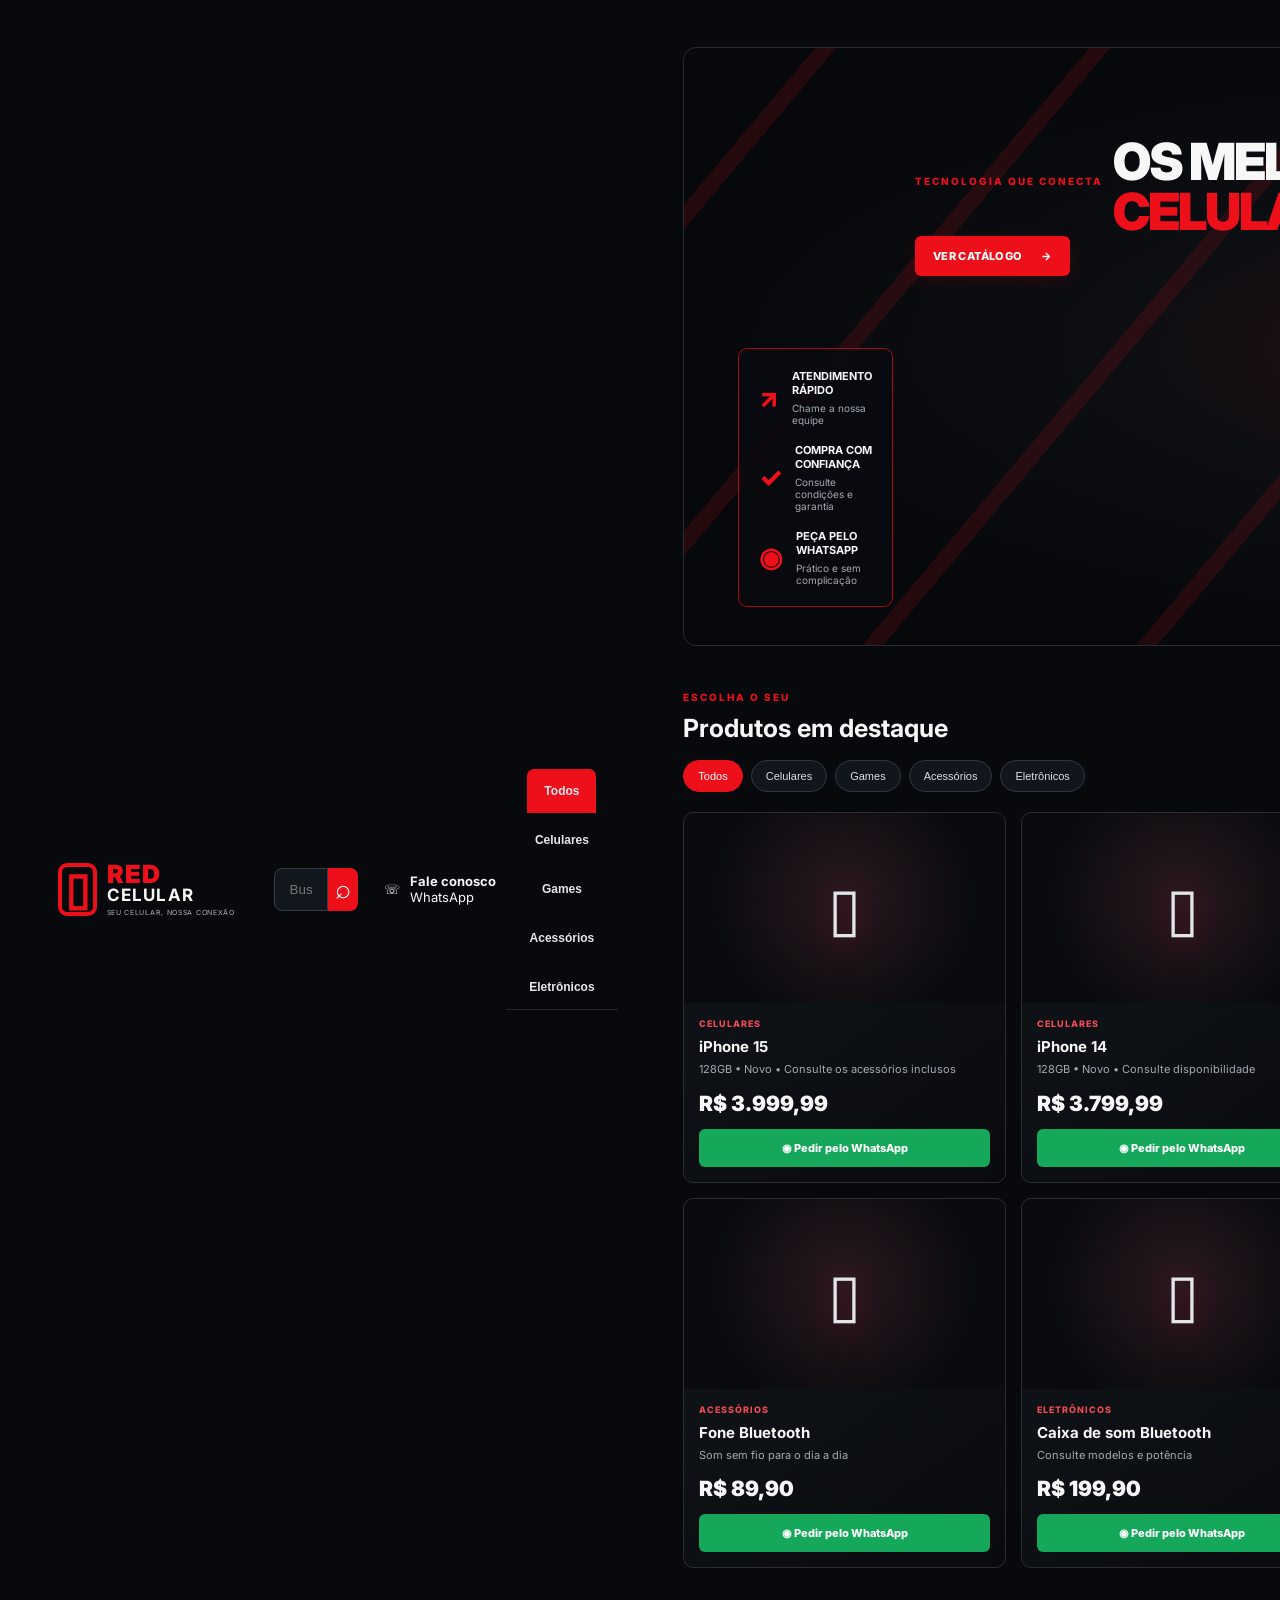
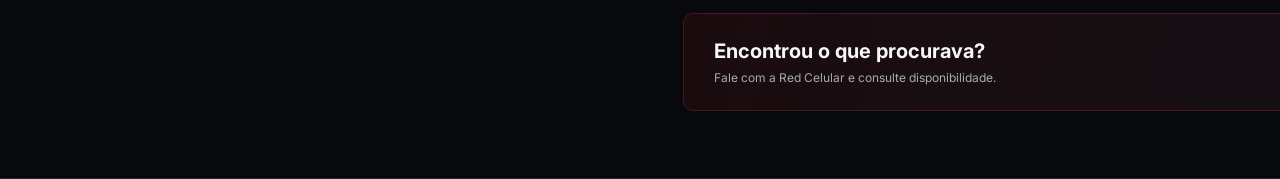
==== index.html @ bc7d0275 "Fix HTML structure in index.html" ====
<!doctype html>
<html lang="pt-BR">
<head>
<meta charset="utf-8">
<meta name="viewport" content="width=device-width, initial-scale=1">
<meta name="theme-color" content="#e50914">
<title>Red Celular | Catálogo</title>
<link rel="stylesheet" href="styles.css">
</head>
<body>
<header class="topbar">
  <a class="brand" href="#"><span class="brand-icon">▯</span><span><b>RED</b><strong>CELULAR</strong><small>SEU CELULAR, NOSSA CONEXÃO</small></span></a>
  <div class="search"><input id="search" placeholder="Buscar produto..." aria-label="Buscar produto"><button id="searchBtn" aria-label="Buscar">⌕</button></div>
  <a class="whats-head" id="headerWhats" href="#" target="_blank" rel="noopener">
<span class="whatsapp-icon">☏</span>
<span>
  <b>Fale conosco</b><br>
  WhatsApp
</span>
<nav class="nav" id="categories"></nav>
<main>
  <section class="hero">
    <div class="hero-copy">
      <p class="eyebrow">TECNOLOGIA QUE CONECTA</p>
      <h1>OS MELHORES<br><em>CELULARES</em></h1>
      <h2>COM OS MELHORES PREÇOS.</h2>
      <p>Confira nossos produtos e peça diretamente pelo WhatsApp.</p>
      <a href="#produtos" class="btn">VER CATÁLOGO <span>→</span></a>
    </div>
    <div class="hero-art" aria-hidden="true"><div class="phone phone-one"></div><div class="phone phone-two"></div><div class="red-orbit"></div></div>
    <aside class="hero-perks">
      <div><span>↗</span><p><b>ATENDIMENTO RÁPIDO</b><small>Chame a nossa equipe</small></p></div>
      <div><span>✓</span><p><b>COMPRA COM CONFIANÇA</b><small>Consulte condições e garantia</small></p></div>
      <div><span>◉</span><p><b>PEÇA PELO WHATSAPP</b><small>Prático e sem complicação</small></p></div>
    </aside>
  </section>
  <section class="section-head" id="produtos"><div><p class="eyebrow">ESCOLHA O SEU</p><h2>Produtos em destaque</h2></div><span id="productCount"></span></section>
  <div class="chips" id="chips"></div>
  <section class="product-grid" id="productGrid"></section>
  <section class="empty hidden" id="empty"><h3>Nenhum produto encontrado</h3><p>Tente buscar por outro nome ou categoria.</p></section>
  <section class="cta-strip"><div><h2>Encontrou o que procurava?</h2><p>Fale com a Red Celular e consulte disponibilidade.</p></div><a class="btn" id="bottomWhats" href="#" target="_blank" rel="noopener">CHAMAR NO WHATSAPP ↗</a></section>
</main>
<footer><a class="brand" href="#"><span class="brand-icon">▯</span><span><b>RED</b><strong>CELULAR</strong><small>SEU CELULAR, NOSSA CONEXÃO</small></span></a><div><b>Red Celular</b><p>Catálogo online • Atendimento pelo WhatsApp</p></div><div class="footer-right"><span>Mais que uma loja,</span><b>somos sua conexão com o mundo.</b></div></footer>
<script src="config.js"></script><script src="app.js"></script>
</body>
</html>
---- styles.css ----
@import url('https://fonts.googleapis.com/css2?family=Inter:wght@400;500;600;700;800;900&display=swap');
:root{--red:#ed101b;--red2:#b80711;--bg:#07090c;--panel:#10151b;--line:#282e36;--muted:#a4abb4;--white:#f7f7f8}
*{box-sizing:border-box}html{scroll-behavior:smooth}body{margin:0;background:var(--bg);color:var(--white);font-family:Inter,Arial,sans-serif}a{color:inherit;text-decoration:none}.topbar{max-width:1440px;margin:auto;display:flex;align-items:center;gap:26px;padding:22px 4.5%;border-bottom:1px solid #222831}.brand{display:flex;align-items:center;gap:10px;min-width:190px}.brand-icon{font-size:45px;line-height:.8;color:var(--red);font-weight:900;border:4px solid var(--red);border-radius:9px;width:39px;height:53px;display:flex;align-items:center;justify-content:center}.brand b,.brand strong,.brand small{display:block;line-height:1}.brand b{font-size:25px;color:var(--red);font-weight:900;letter-spacing:1px}.brand strong{font-size:17px;letter-spacing:1.2px}.brand small{font-size:7px;color:#aab0b8;letter-spacing:.7px;margin-top:5px}.search{display:flex;flex:1;max-width:600px;height:43px}.search input{background:#12171d;border:1px solid #353d47;color:white;padding:0 15px;border-radius:8px 0 0 8px;width:100%;outline:none}.search button{width:52px;border:0;background:var(--red);color:white;font-size:27px;border-radius:0 8px 8px 0;cursor:pointer}.whats-head{display:flex;align-items:center;gap:10px;font-size:13px;white-space:nowrap}.whats-head:first-letter{color:#22d36b;font-size:22px}.whats-head small{color:var(--muted)}.admin-link{border:1px solid #373e47;padding:10px 13px;border-radius:7px;font-size:12px;white-space:nowrap}.nav{display:flex;justify-content:center;gap:5px;flex-wrap:wrap;padding:0 3% 0;border-bottom:1px solid #222831}.nav button{border:0;background:transparent;color:#e5e7eb;padding:15px 17px;cursor:pointer;font-weight:600;font-size:12px}.nav button.active,.nav button:hover{background:var(--red);border-radius:7px 7px 0 0}.hero{max-width:1350px;margin:25px auto 45px;min-height:310px;padding:38px 4%;display:grid;grid-template-columns:1.2fr .7fr .8fr;gap:22px;align-items:center;background:radial-gradient(ellipse at 70% 50%,#331015 0,#0c0e12 38%,#06080b 75%);border:1px solid #272d35;border-radius:13px;overflow:hidden;position:relative}.hero:before{content:"";position:absolute;inset:0;background:repeating-linear-gradient(130deg,transparent 0 100px,rgba(237,16,27,.13) 101px 116px,transparent 117px 210px);pointer-events:none}.hero-copy,.hero-art,.hero-perks{position:relative;z-index:1}.eyebrow{color:var(--red);font-size:10px;font-weight:800;letter-spacing:2px;margin:0 0 10px}.hero h1{font-size:clamp(32px,4vw,56px);line-height:.98;margin:0;font-weight:900;letter-spacing:-2px}.hero h1 em{font-style:normal;color:var(--red)}.hero h2{font-size:16px;margin:12px 0}.hero-copy>p:not(.eyebrow){color:#b8bec6;font-size:13px;line-height:1.6;max-width:400px}.btn{display:inline-flex;align-items:center;gap:18px;background:var(--red);color:white;padding:13px 18px;border-radius:6px;font-size:11px;font-weight:800;letter-spacing:.4px;border:0;cursor:pointer;box-shadow:0 5px 20px #ed101b22}.btn:hover{background:#ff2631}.hero-art{height:240px;display:flex;align-items:center;justify-content:center;perspective:800px}.phone{height:210px;width:112px;border:5px solid #525761;border-radius:22px;background:linear-gradient(145deg,#171c25,#07090c);box-shadow:0 20px 35px #000;position:absolute}.phone:before{content:"";position:absolute;inset:20px 7px 7px;border-radius:13px;background:radial-gradient(circle at 65% 28%,#b5a2ff 0,#50266f 22%,#10152a 48%,#08090c 70%)}.phone:after{content:"";position:absolute;top:7px;left:38px;width:28px;height:7px;border-radius:8px;background:#020304}.phone-one{transform:rotate(-13deg) translateX(-32px)}.phone-two{transform:rotate(10deg) translateX(32px);background:linear-gradient(145deg,#c6cbd2,#171a20)}.red-orbit{position:absolute;width:230px;height:230px;border:1px solid #ed101b66;border-radius:50%;transform:rotateX(65deg)}.hero-perks{display:grid;gap:17px;border:1px solid #a60b15;background:#090b0fdd;padding:20px;border-radius:9px}.hero-perks>div{display:flex;gap:13px;align-items:center}.hero-perks>div>span{color:var(--red);font-size:27px;font-weight:800}.hero-perks p{margin:0;display:grid;gap:5px}.hero-perks b{font-size:11px}.hero-perks small{font-size:10px;color:var(--muted)}main{padding:0 4.5%;max-width:1440px;margin:auto}.section-head{display:flex;align-items:end;justify-content:space-between;margin-bottom:17px}.section-head h2{font-size:25px;margin:0}.section-head span{font-size:12px;color:var(--muted)}.chips{display:flex;gap:8px;flex-wrap:wrap;margin:0 0 20px}.chips button{background:#11161c;border:1px solid #303741;color:#dce0e5;border-radius:22px;padding:9px 14px;font-size:11px;cursor:pointer}.chips button.active,.chips button:hover{background:var(--red);border-color:var(--red);color:white}.product-grid{display:grid;grid-template-columns:repeat(4,minmax(0,1fr));gap:15px}.product-card{background:linear-gradient(145deg,#11151b,#090b0e);border:1px solid #282e36;border-radius:10px;overflow:hidden;display:flex;flex-direction:column;min-width:0;transition:transform .2s,border-color .2s}.product-card:hover{transform:translateY(-3px);border-color:#7d2028}.product-image{height:190px;background:radial-gradient(circle at 50% 45%,#2a1820,#090b0e 70%);display:flex;align-items:center;justify-content:center;overflow:hidden}.product-image img{width:100%;height:100%;object-fit:contain;padding:14px}.product-placeholder{font-size:60px;color:#e1e4e9;text-shadow:0 8px 30px #ed101b55}.product-info{padding:15px;display:flex;flex-direction:column;flex:1}.product-category{font-size:9px;color:#f04b54;text-transform:uppercase;letter-spacing:1px;font-weight:800}.product-info h3{font-size:15px;margin:8px 0 5px}.product-info p{font-size:11px;line-height:1.5;color:var(--muted);margin:0 0 13px;flex:1}.price{font-size:21px;font-weight:900;margin-bottom:13px}.buy{display:flex;justify-content:center;align-items:center;gap:8px;background:#15a85b;color:white;border:0;border-radius:6px;padding:12px;font-size:11px;font-weight:800;cursor:pointer}.buy:hover{background:#118d4d}.empty{text-align:center;padding:50px 15px;color:var(--muted)}.hidden{display:none!important}.cta-strip{margin:45px 0;background:linear-gradient(100deg,#1a0b0e,#11151b);border:1px solid #4a171e;border-radius:10px;padding:25px 30px;display:flex;align-items:center;justify-content:space-between;gap:20px}.cta-strip h2{margin:0 0 7px;font-size:20px}.cta-strip p{margin:0;color:var(--muted);font-size:12px}footer{border-top:1px solid #272d35;margin-top:50px;padding:30px 5%;display:flex;align-items:center;justify-content:space-between;gap:25px;background:#050608}footer p{font-size:11px;color:var(--muted)}.footer-right{text-transform:uppercase;display:grid;gap:5px;font-size:12px}.footer-right b{color:var(--red);max-width:230px}
@media(max-width:950px){.topbar{flex-wrap:wrap;gap:14px}.brand{min-width:150px}.search{order:4;max-width:none;flex-basis:100%}.hero{grid-template-columns:1fr .7fr;padding:28px}.hero-perks{grid-column:1/-1;grid-template-columns:repeat(3,1fr)}.product-grid{grid-template-columns:repeat(3,minmax(0,1fr))}.hero-art{height:190px}.phone{transform:scale(.8)}.phone-one{transform:rotate(-13deg) translateX(-25px) scale(.8)}.phone-two{transform:rotate(10deg) translateX(25px) scale(.8)}}
@media(max-width:620px){.topbar{padding:17px 5%}.brand b{font-size:21px}.brand strong{font-size:14px}.brand-icon{height:45px;width:34px;font-size:35px}.whats-head{margin-left:auto}.whats-head span{display:none}.admin-link{padding:9px;font-size:11px}.nav{justify-content:flex-start;flex-wrap:nowrap;overflow-x:auto;padding:0 3%}.nav button{white-space:nowrap;padding:14px 12px}.hero{margin:16px 0 32px;grid-template-columns:1fr;padding:25px 22px;gap:10px}.hero-art{height:150px;grid-row:2}.phone{height:155px;width:85px}.hero-perks{grid-template-columns:1fr;padding:14px;gap:12px}.hero-perks>div>span{font-size:22px}.hero h1{font-size:42px}.hero h2{font-size:14px}.hero-copy>p:not(.eyebrow){font-size:12px}.section-head h2{font-size:21px}.product-grid{grid-template-columns:repeat(2,minmax(0,1fr));gap:10px}.product-image{height:145px}.product-info{padding:11px}.product-info h3{font-size:13px}.product-info p{font-size:10px}.price{font-size:17px}.buy{font-size:10px;padding:11px 5px}.cta-strip{padding:20px;align-items:flex-start;flex-direction:column}.cta-strip h2{font-size:18px}footer{align-items:flex-start;flex-wrap:wrap}footer .brand{width:100%}.footer-right{width:100%}}

/* Ocultar o botão Painel na página principal */
.admin-link {
  display: none !important;
}
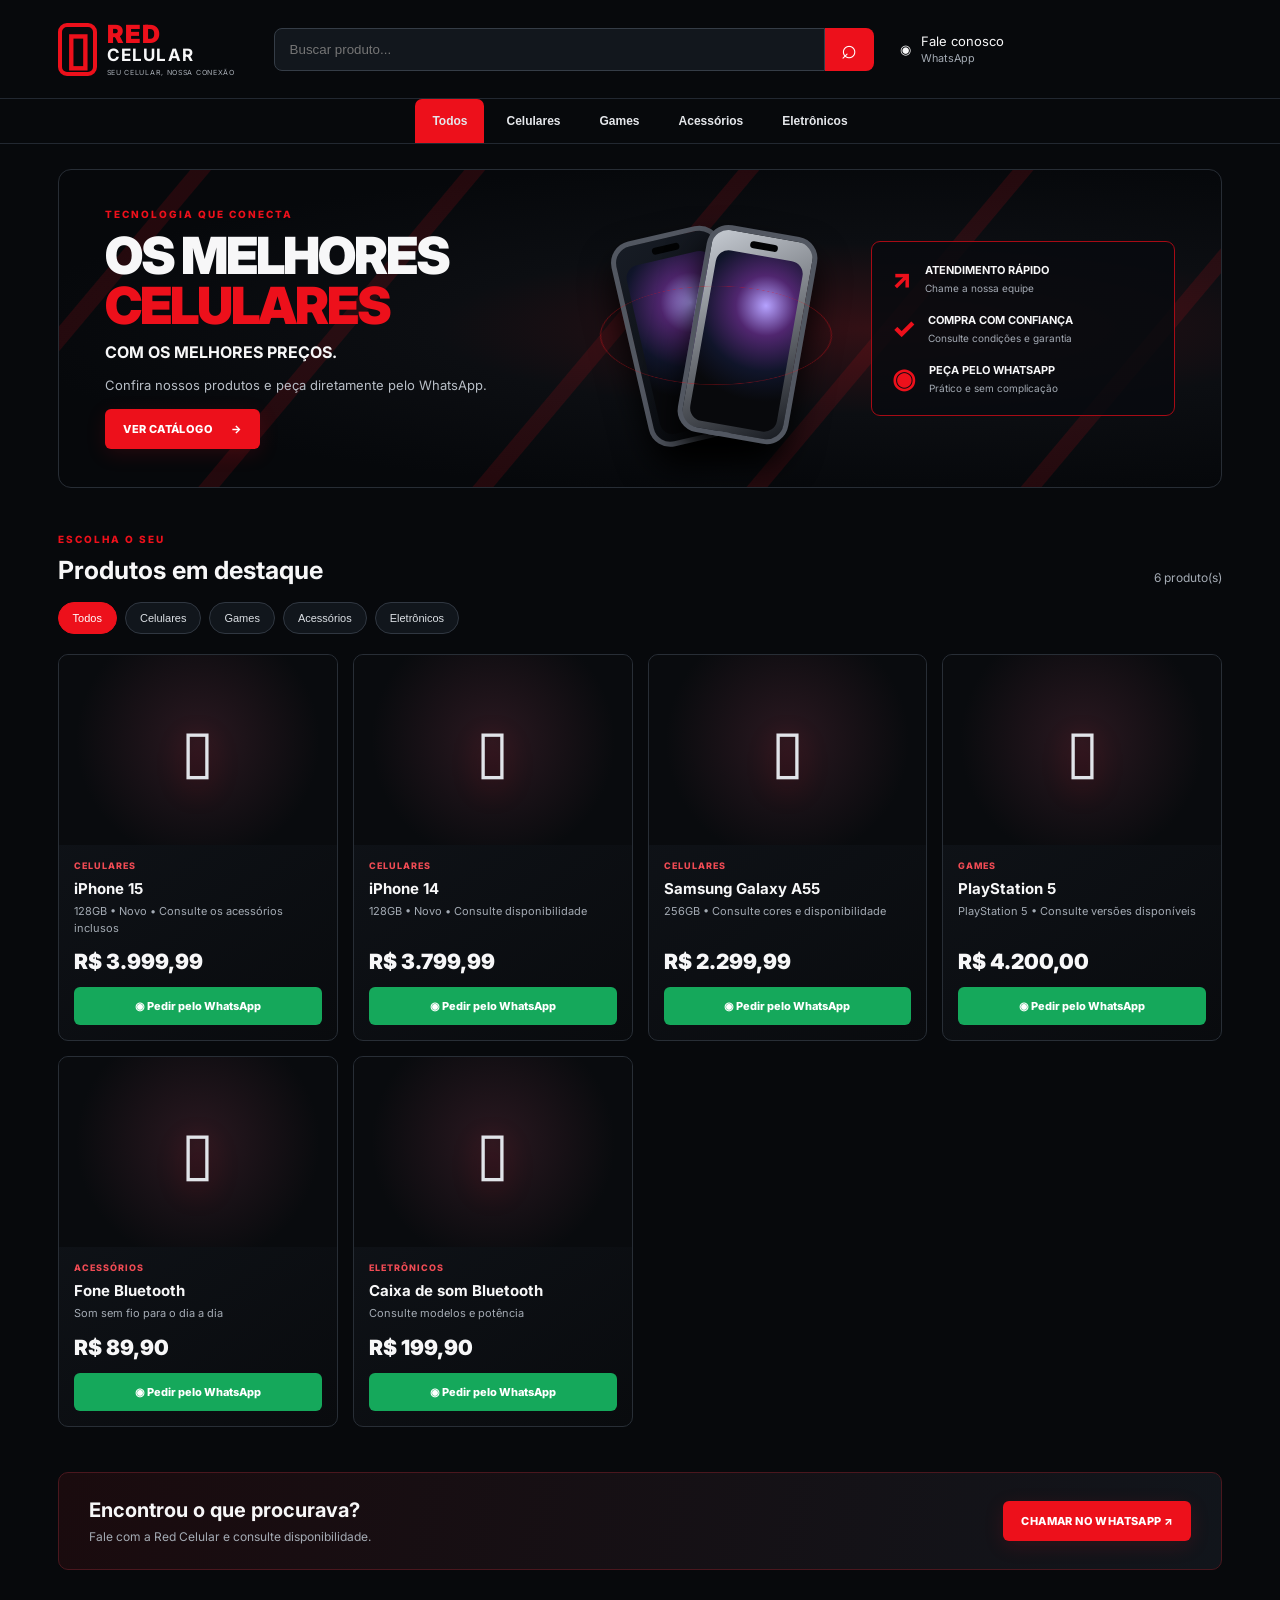
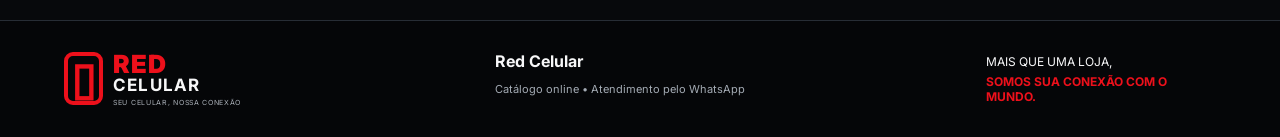
==== commit 804a5d12: "Add files via upload" ====
--- a/index.html
+++ b/index.html
@@ -11,12 +11,9 @@
 <header class="topbar">
   <a class="brand" href="#"><span class="brand-icon">▯</span><span><b>RED</b><strong>CELULAR</strong><small>SEU CELULAR, NOSSA CONEXÃO</small></span></a>
   <div class="search"><input id="search" placeholder="Buscar produto..." aria-label="Buscar produto"><button id="searchBtn" aria-label="Buscar">⌕</button></div>
-  <a class="whats-head" id="headerWhats" href="#" target="_blank" rel="noopener">
-<span class="whatsapp-icon">☏</span>
-<span>
-  <b>Fale conosco</b><br>
-  WhatsApp
-</span>
+  <a class="whats-head" id="headerWhats" href="#" target="_blank" rel="noopener">◉ <span>Fale conosco<br><small>WhatsApp</small></span></a>
+  <a class="admin-link" href="admin.html">⚙ Painel</a>
+</header>
 <nav class="nav" id="categories"></nav>
 <main>
   <section class="hero">
@@ -43,4 +40,4 @@
 <footer><a class="brand" href="#"><span class="brand-icon">▯</span><span><b>RED</b><strong>CELULAR</strong><small>SEU CELULAR, NOSSA CONEXÃO</small></span></a><div><b>Red Celular</b><p>Catálogo online • Atendimento pelo WhatsApp</p></div><div class="footer-right"><span>Mais que uma loja,</span><b>somos sua conexão com o mundo.</b></div></footer>
 <script src="config.js"></script><script src="app.js"></script>
 </body>
-</html>
+</html>
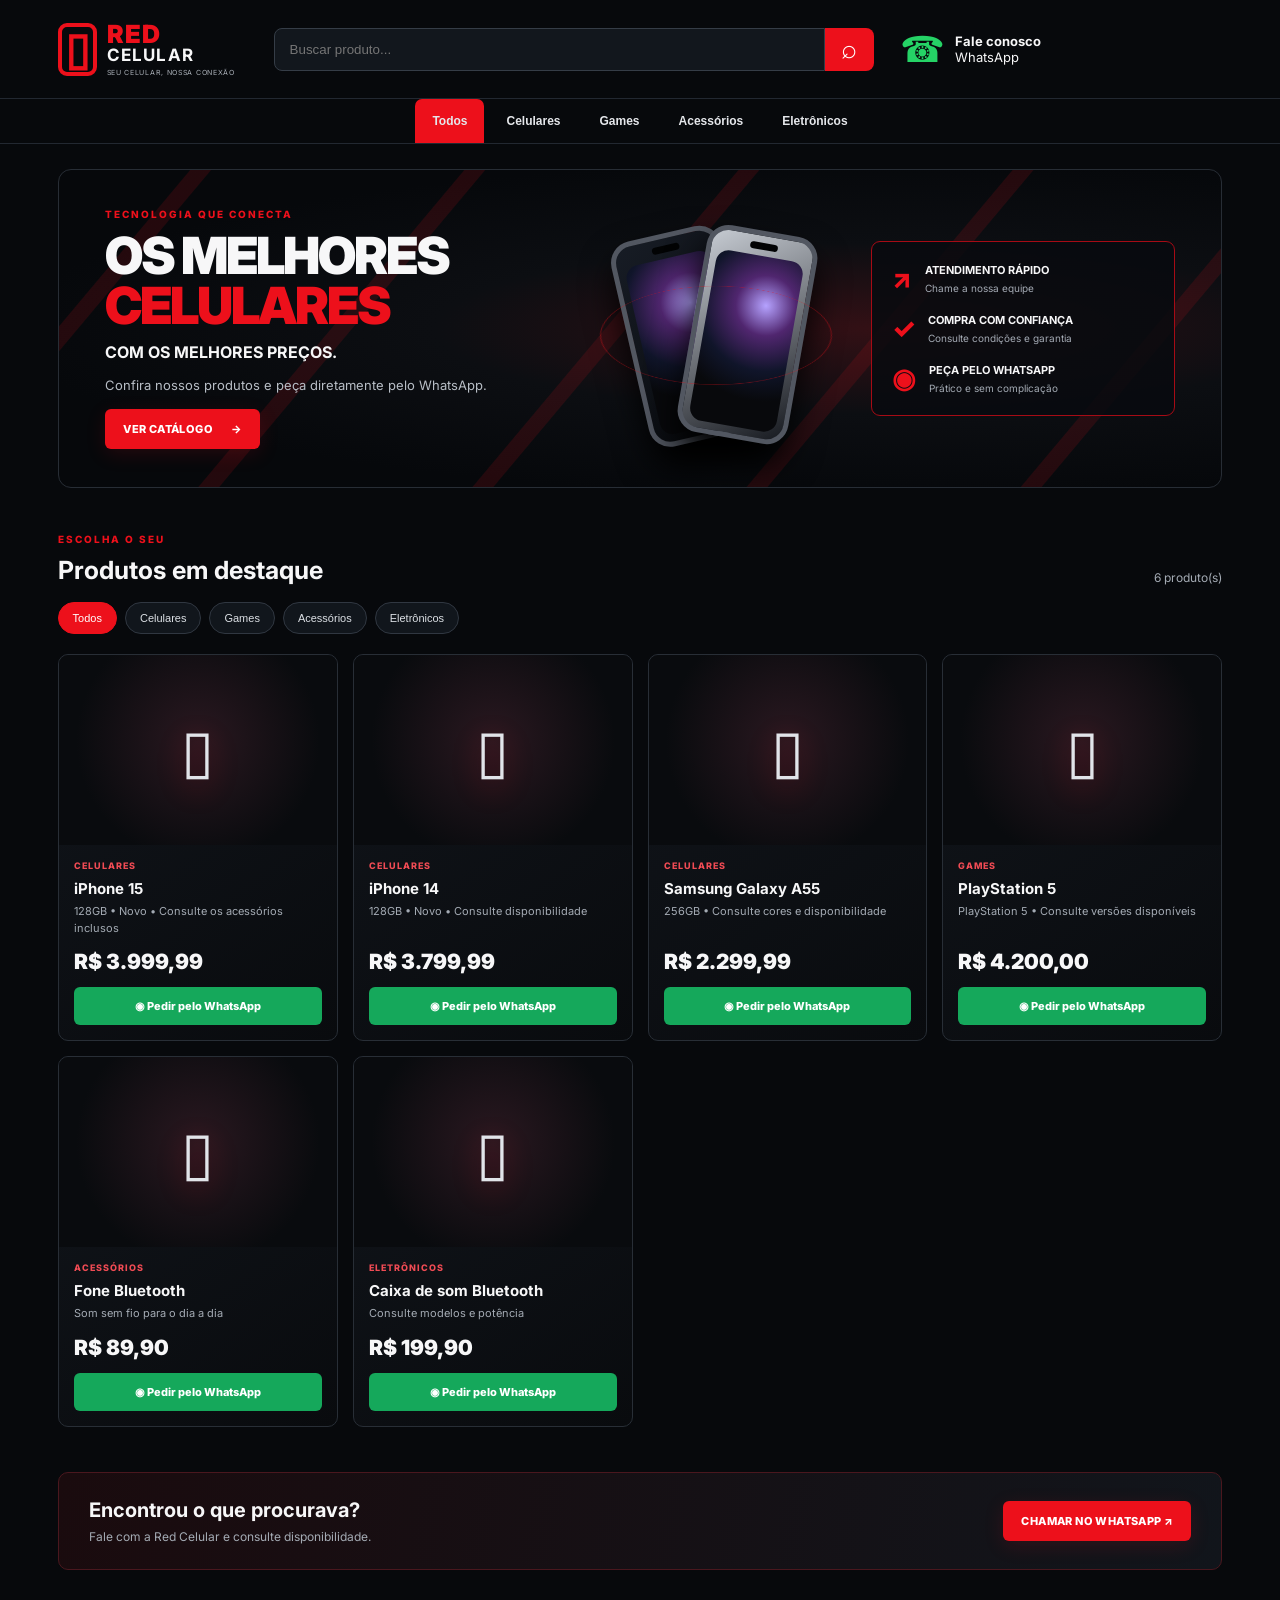
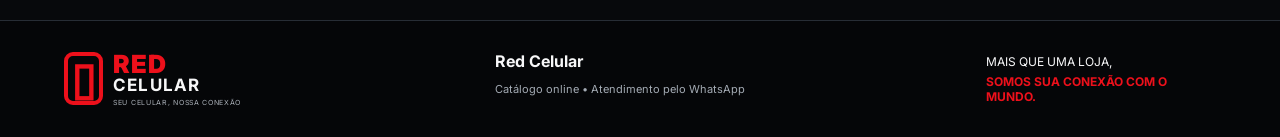
==== commit 22b7db08: "Update WhatsApp contact link in header" ====
--- a/index.html
+++ b/index.html
@@ -11,8 +11,14 @@
 <header class="topbar">
   <a class="brand" href="#"><span class="brand-icon">▯</span><span><b>RED</b><strong>CELULAR</strong><small>SEU CELULAR, NOSSA CONEXÃO</small></span></a>
   <div class="search"><input id="search" placeholder="Buscar produto..." aria-label="Buscar produto"><button id="searchBtn" aria-label="Buscar">⌕</button></div>
-  <a class="whats-head" id="headerWhats" href="#" target="_blank" rel="noopener">◉ <span>Fale conosco<br><small>WhatsApp</small></span></a>
-  <a class="admin-link" href="admin.html">⚙ Painel</a>
+  <a class="whats-head" id="headerWhats" href="#" target="_blank" rel="noopener">
+  <span class="whatsapp-icon" style="font-size: 36px; color: #25D366; line-height: 1;">☎</span>
+  <span>
+    <b>Fale conosco</b><br>
+    WhatsApp
+  </span>
+</a>
+<a class="admin-link" href="admin.html">⚙ Painel</a>
 </header>
 <nav class="nav" id="categories"></nav>
 <main>
@@ -40,4 +46,4 @@
 <footer><a class="brand" href="#"><span class="brand-icon">▯</span><span><b>RED</b><strong>CELULAR</strong><small>SEU CELULAR, NOSSA CONEXÃO</small></span></a><div><b>Red Celular</b><p>Catálogo online • Atendimento pelo WhatsApp</p></div><div class="footer-right"><span>Mais que uma loja,</span><b>somos sua conexão com o mundo.</b></div></footer>
 <script src="config.js"></script><script src="app.js"></script>
 </body>
-</html>+</html>
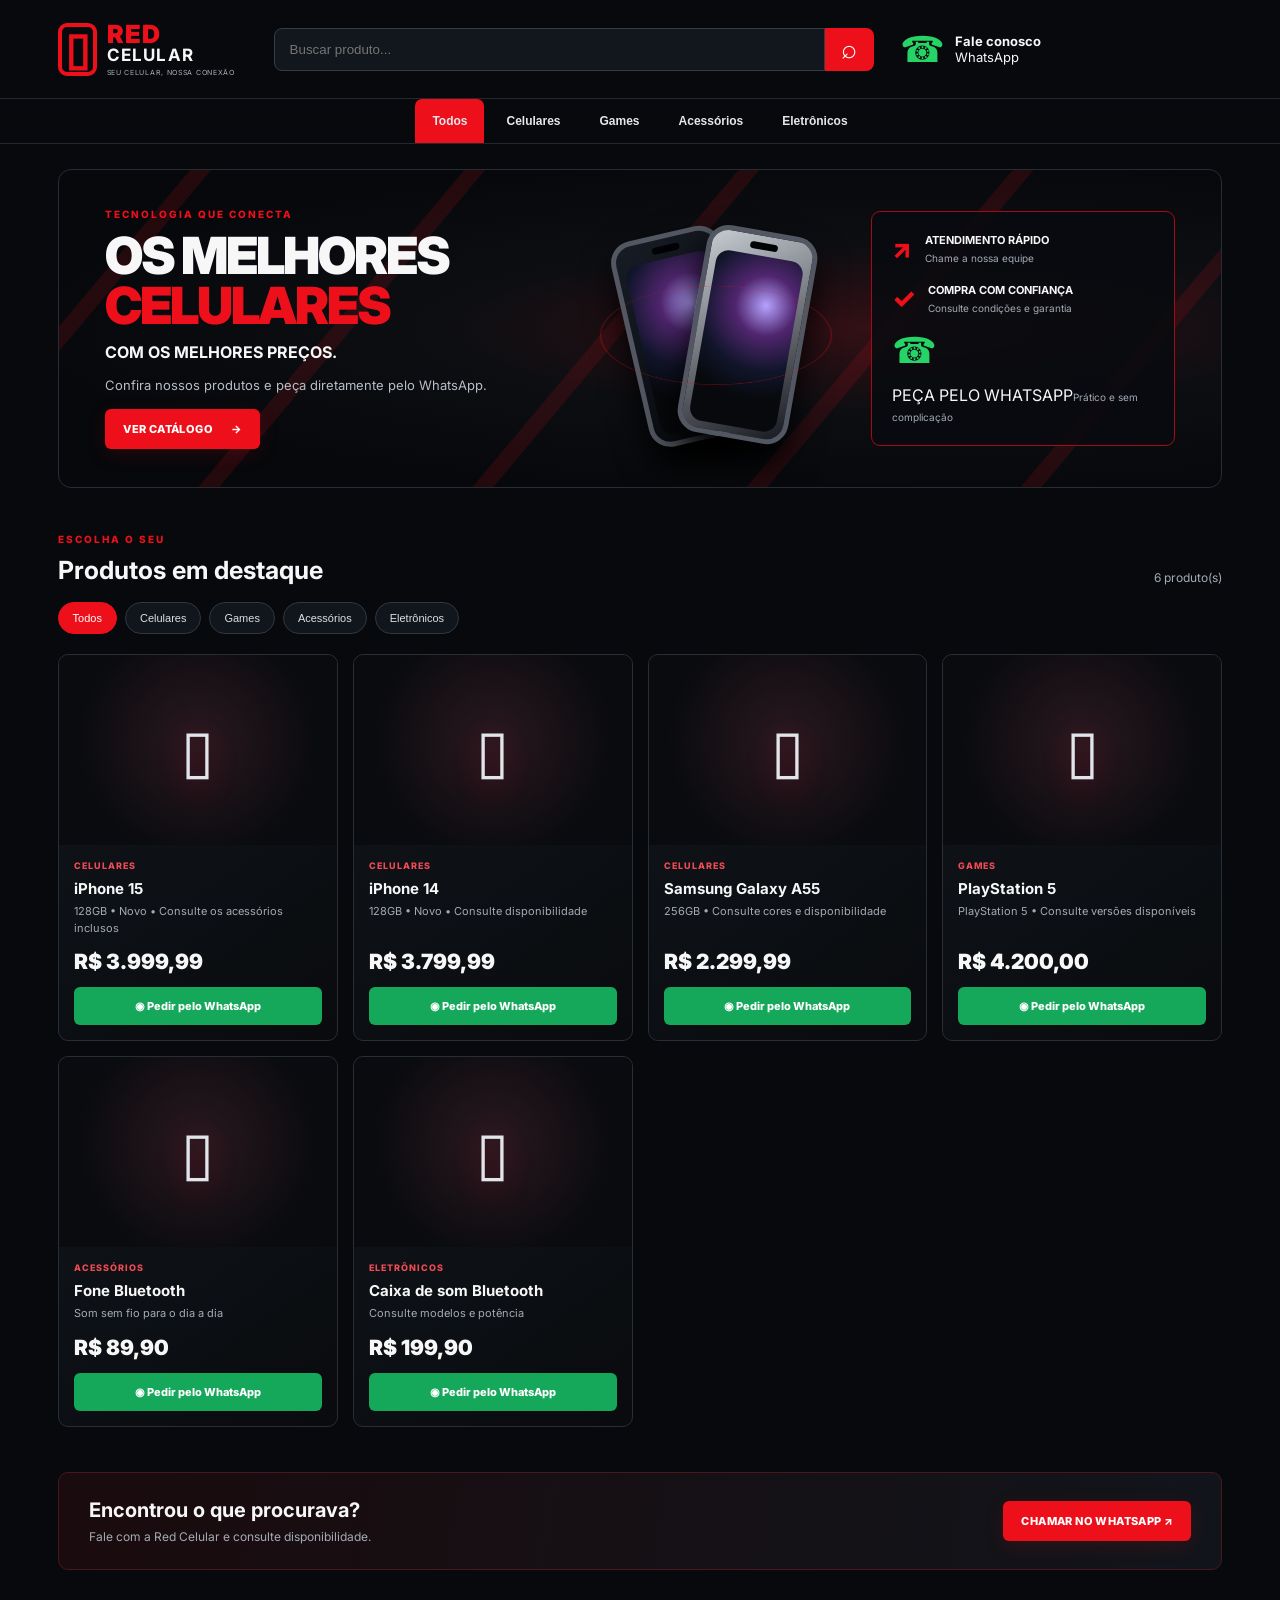
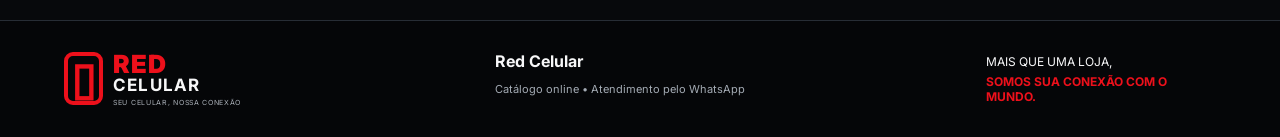
==== commit 47bdad0b: "Update WhatsApp contact section in index.html" ====
--- a/index.html
+++ b/index.html
@@ -34,7 +34,8 @@
     <aside class="hero-perks">
       <div><span>↗</span><p><b>ATENDIMENTO RÁPIDO</b><small>Chame a nossa equipe</small></p></div>
       <div><span>✓</span><p><b>COMPRA COM CONFIANÇA</b><small>Consulte condições e garantia</small></p></div>
-      <div><span>◉</span><p><b>PEÇA PELO WHATSAPP</b><small>Prático e sem complicação</small></p></div>
+     <span class="whatsapp-icon" style="font-size: 36px; color: #25D366; line-height: 1;">☎</span>
+  <span>PEÇA PELO WHATSAPP</b><small>Prático e sem complicação</small></p></div>
     </aside>
   </section>
   <section class="section-head" id="produtos"><div><p class="eyebrow">ESCOLHA O SEU</p><h2>Produtos em destaque</h2></div><span id="productCount"></span></section>
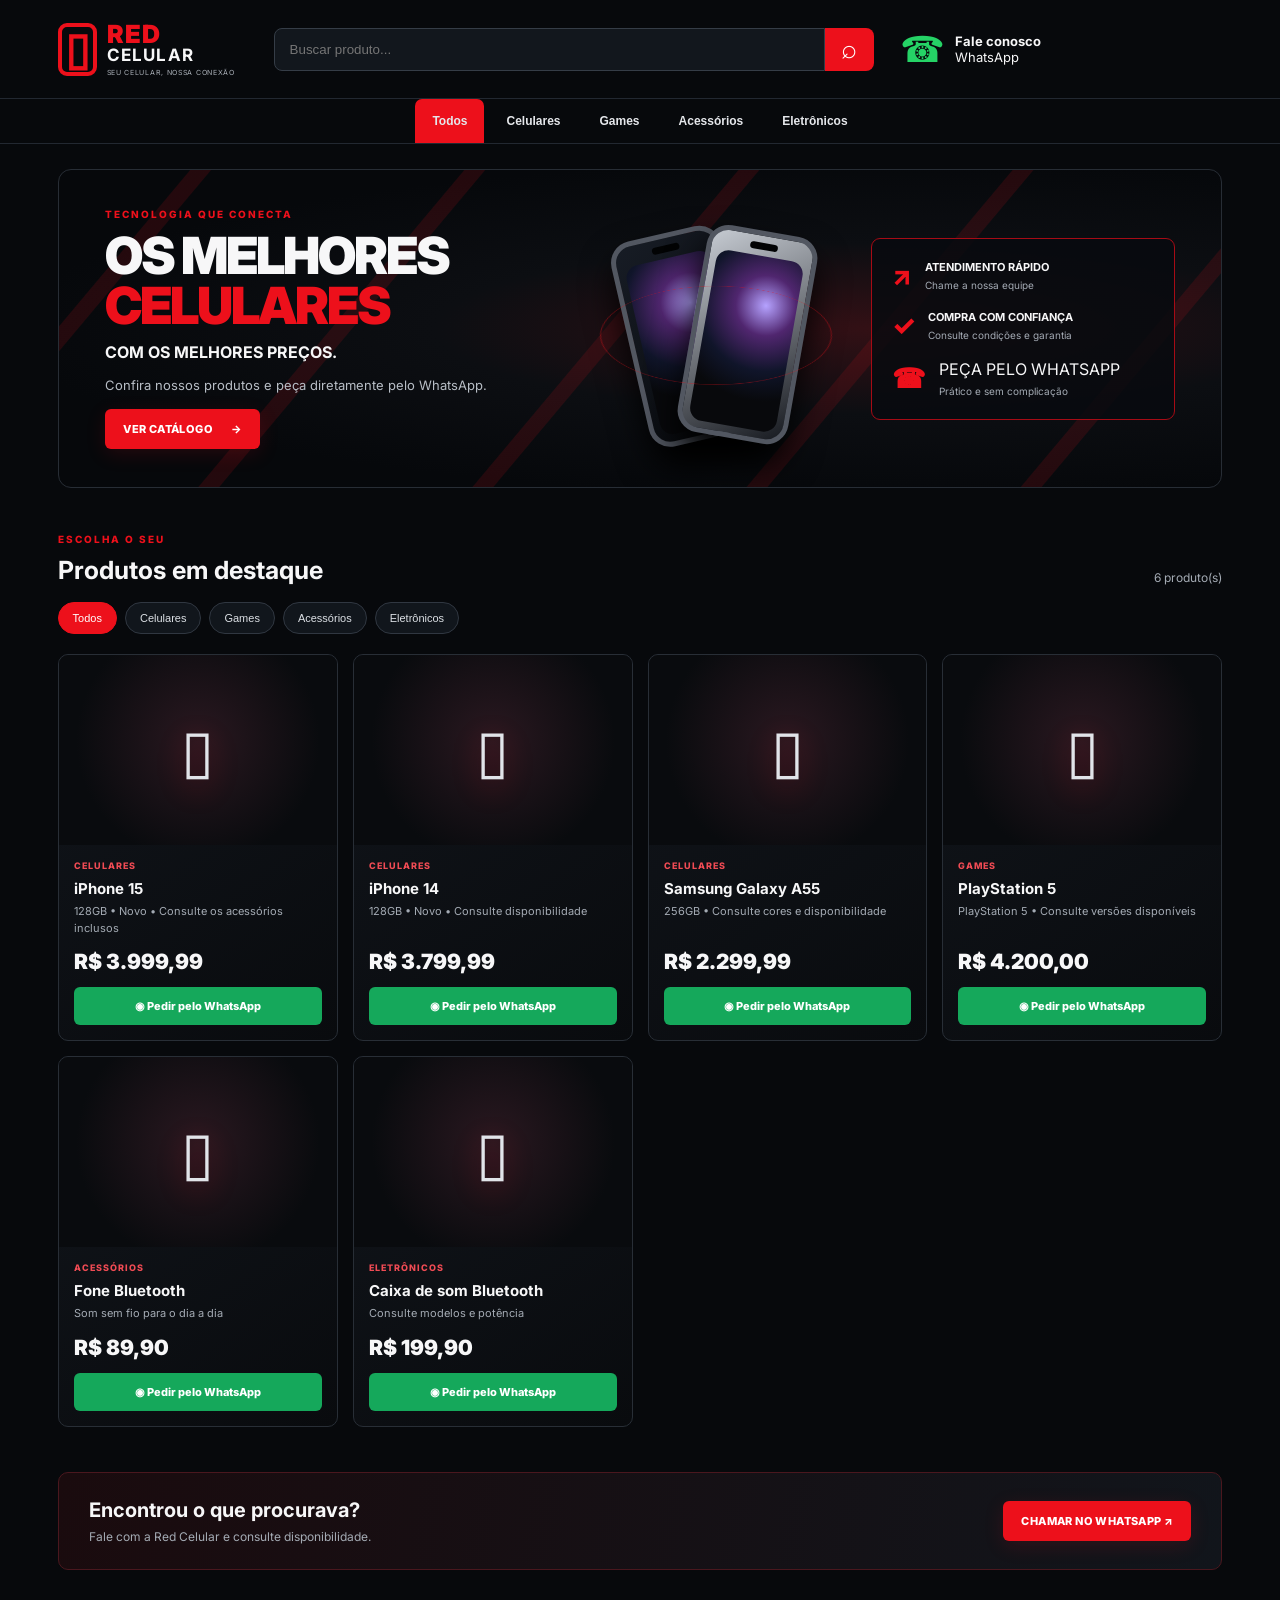
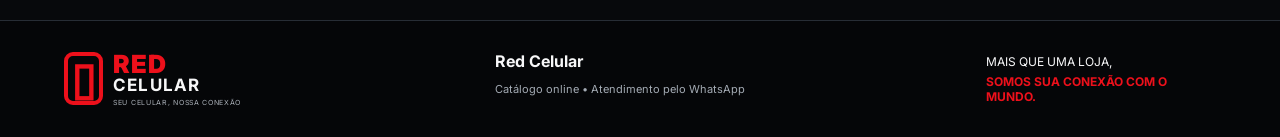
==== commit 5237216d: "Refactor WhatsApp section in index.html Updated WhatsApp section to improve layout and accessibility" ====
--- a/index.html
+++ b/index.html
@@ -34,9 +34,14 @@
     <aside class="hero-perks">
       <div><span>↗</span><p><b>ATENDIMENTO RÁPIDO</b><small>Chame a nossa equipe</small></p></div>
       <div><span>✓</span><p><b>COMPRA COM CONFIANÇA</b><small>Consulte condições e garantia</small></p></div>
-     <span class="whatsapp-icon" style="font-size: 36px; color: #25D366; line-height: 1;">☎</span>
-  <span>PEÇA PELO WHATSAPP</b><small>Prático e sem complicação</small></p></div>
-    </aside>
+    <div class="whatsapp-content">
+  <span class="whatsapp-icon">☎</span>
+
+  <div class="whatsapp-text">
+    <span class="whatsapp-title">PEÇA PELO WHATSAPP</span>
+    <small>Prático e sem complicação</small>
+  </div>
+</div>
   </section>
   <section class="section-head" id="produtos"><div><p class="eyebrow">ESCOLHA O SEU</p><h2>Produtos em destaque</h2></div><span id="productCount"></span></section>
   <div class="chips" id="chips"></div>
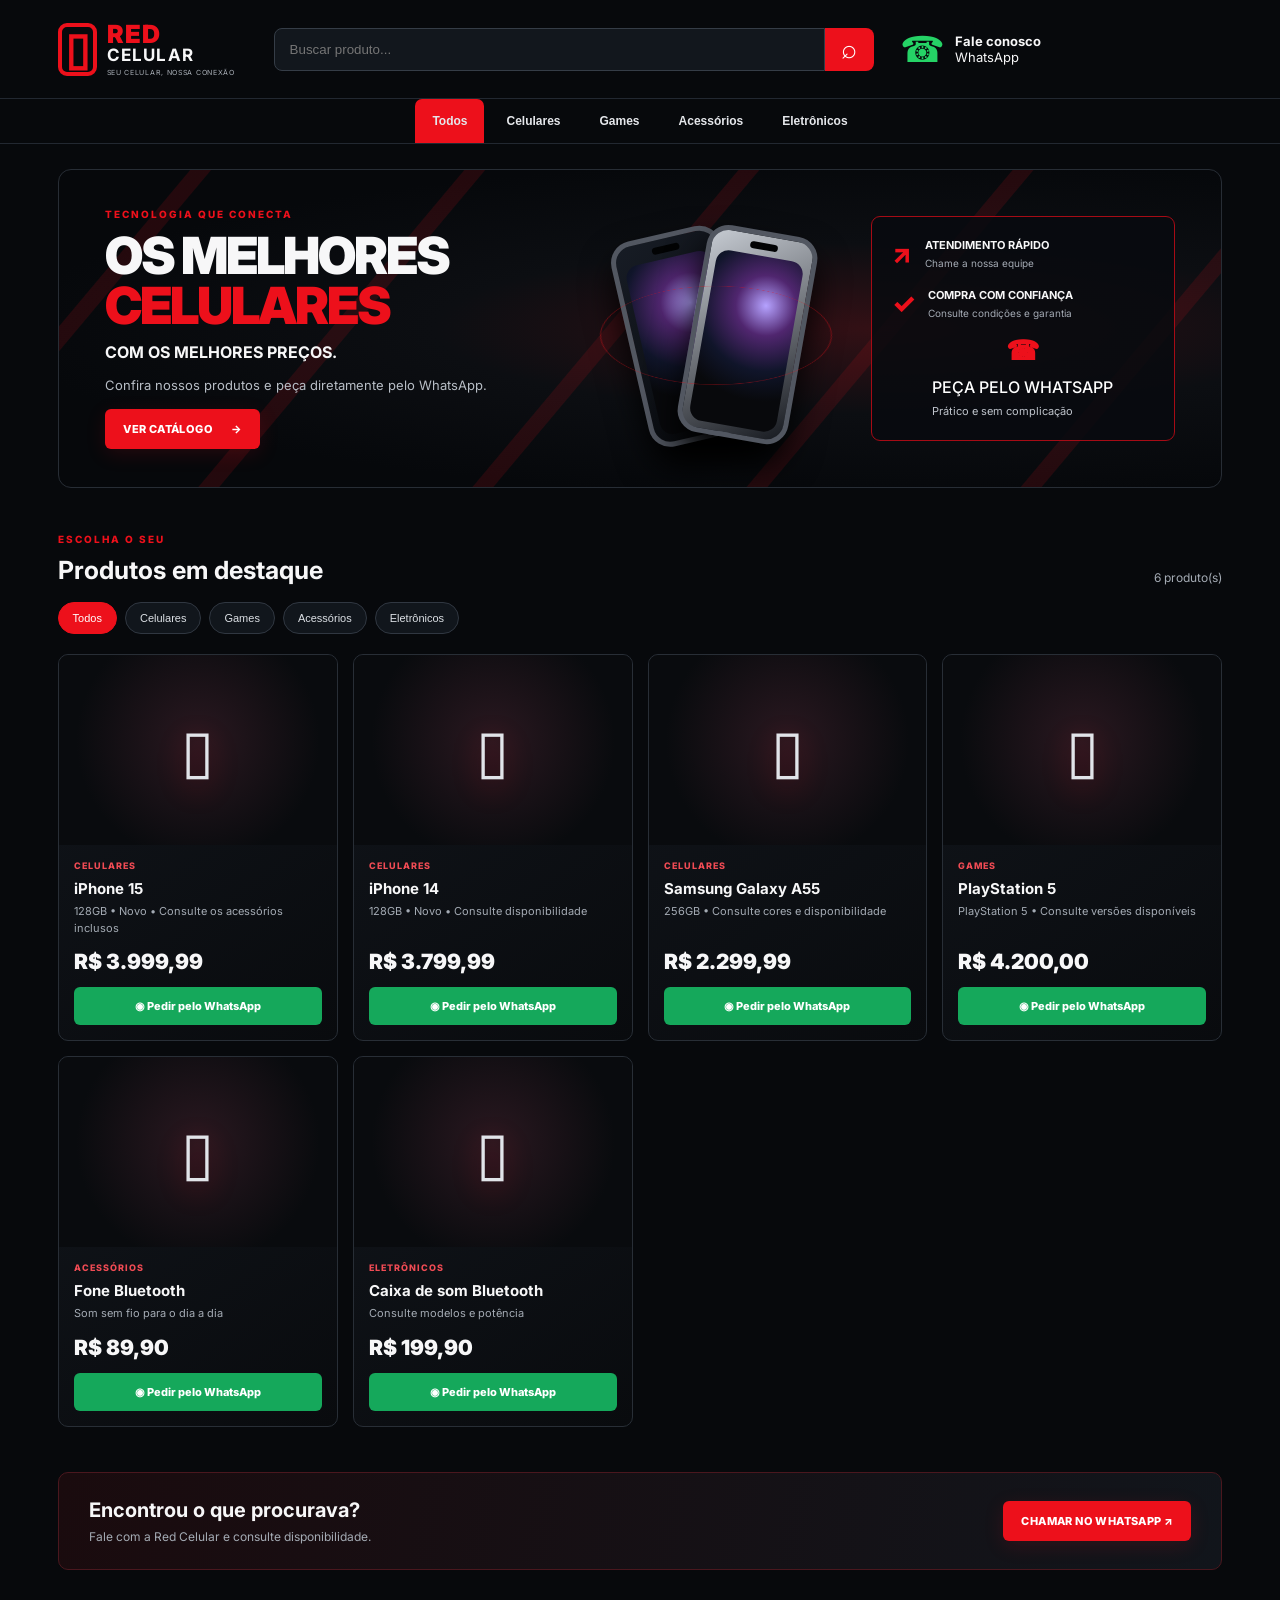
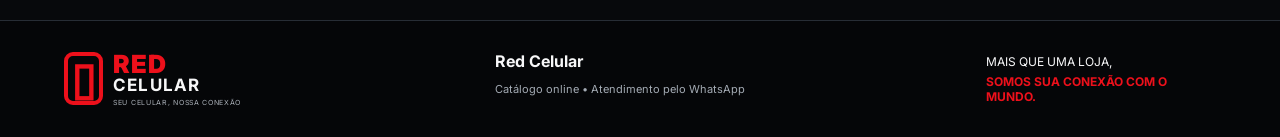
==== commit 15430c0b: "Update index.html" ====
--- a/index.html
+++ b/index.html
@@ -34,7 +34,7 @@
     <aside class="hero-perks">
       <div><span>↗</span><p><b>ATENDIMENTO RÁPIDO</b><small>Chame a nossa equipe</small></p></div>
       <div><span>✓</span><p><b>COMPRA COM CONFIANÇA</b><small>Consulte condições e garantia</small></p></div>
-    <div class="whatsapp-content">
+  <div class="whatsapp-content">
   <span class="whatsapp-icon">☎</span>
 
   <div class="whatsapp-text">
--- a/styles.css
+++ b/styles.css
@@ -8,3 +8,39 @@
 .admin-link {
   display: none !important;
 }
+.whatsapp-content {
+  display: flex;
+  flex-direction: column;
+  align-items: flex-start;
+  gap: 12px;
+}
+
+.whatsapp-icon {
+  font-size: 30px;
+  color: #ff1b2d;
+  line-height: 1;
+  display: block;
+}
+
+.whatsapp-text {
+  display: flex;
+  flex-direction: column;
+  align-items: flex-start;
+  gap: 5px;
+  max-width: 100%;
+}
+
+.whatsapp-title {
+  font-size: 16px;
+  line-height: 1.3;
+  color: #ffffff;
+  font-weight: 500;
+}
+
+.whatsapp-text small {
+  font-size: 11px;
+  line-height: 1.5;
+  color: #bfc4cc;
+  white-space: normal;
+  overflow-wrap: break-word;
+}
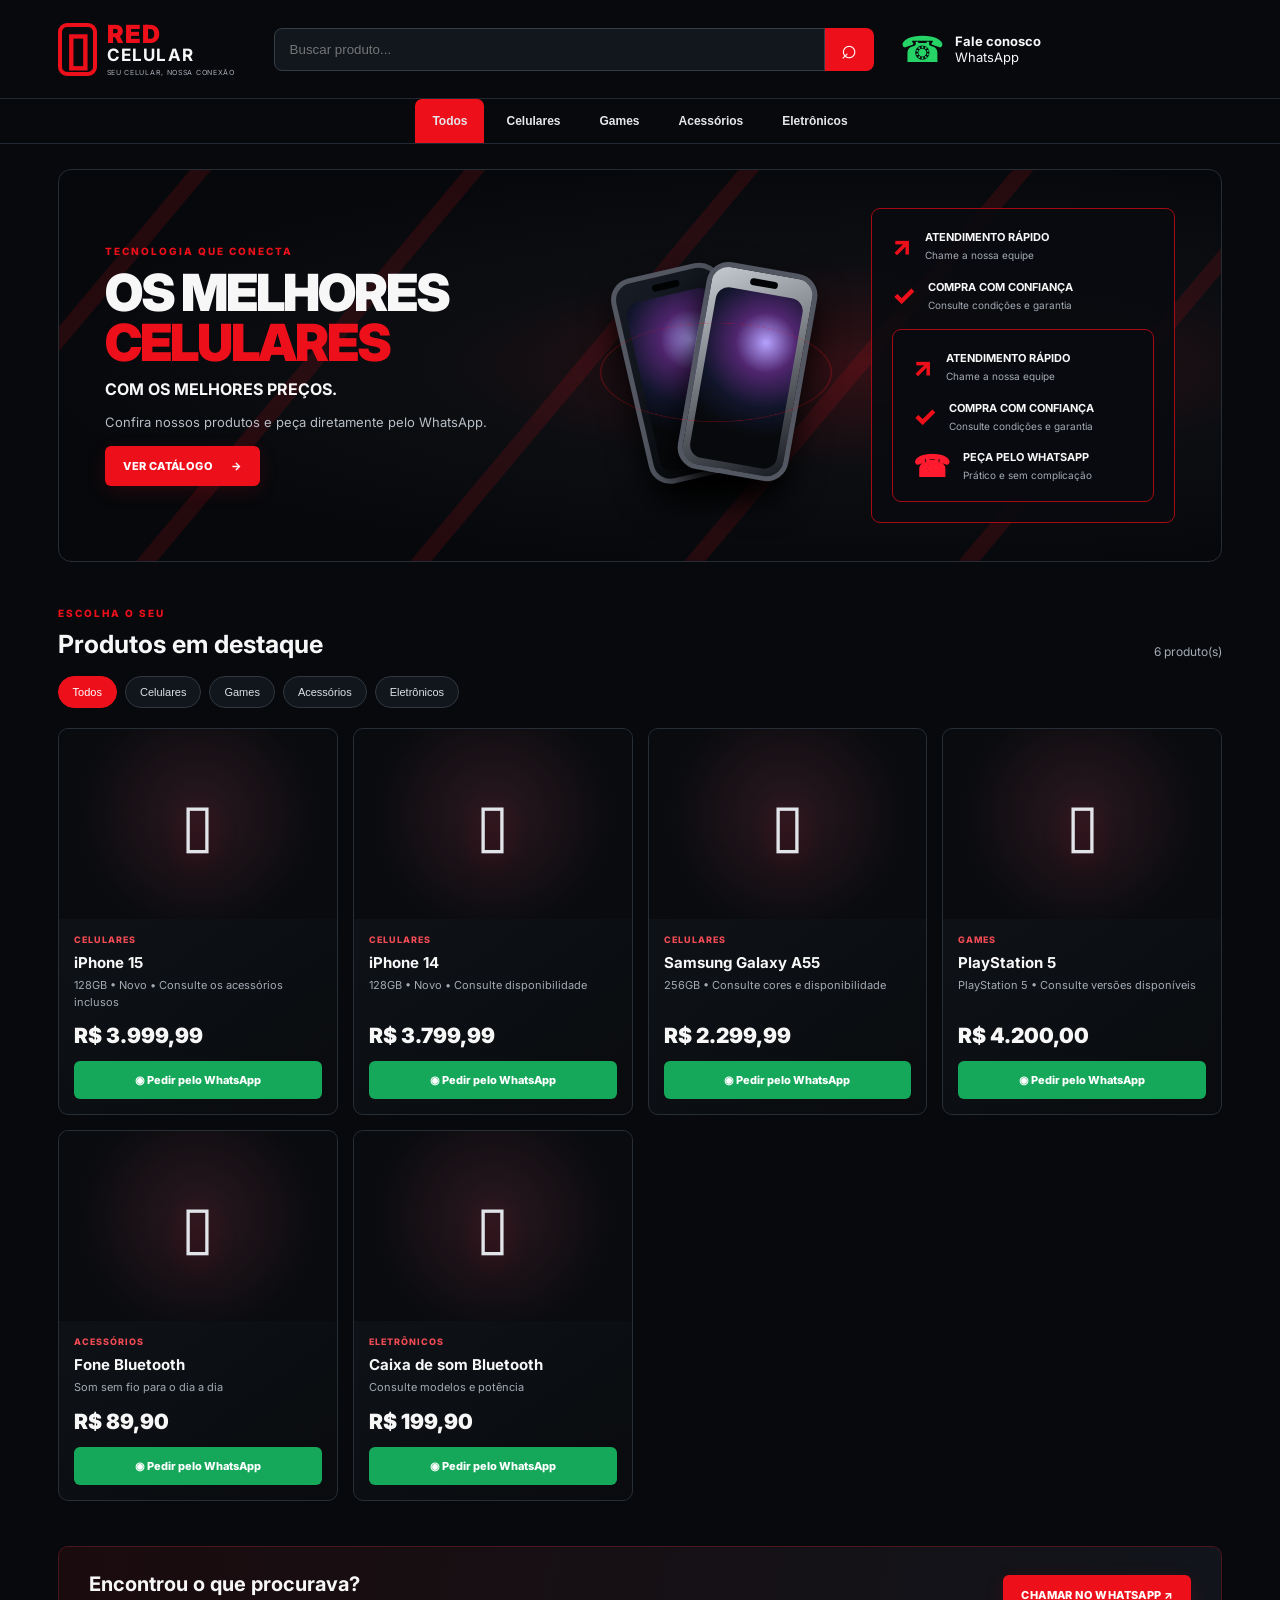
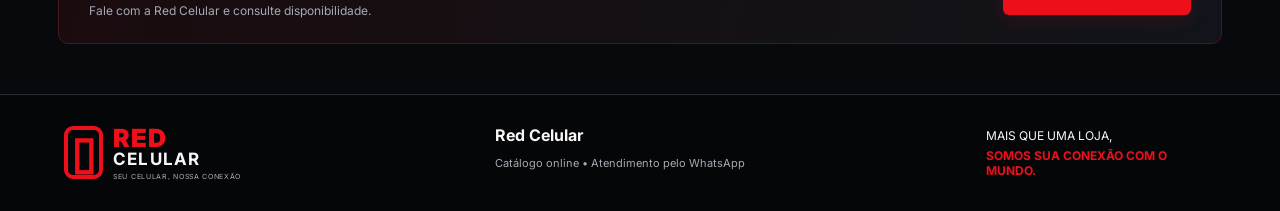
==== commit b14dae2f: "Update index.html" ====
--- a/index.html
+++ b/index.html
@@ -34,14 +34,31 @@
     <aside class="hero-perks">
       <div><span>↗</span><p><b>ATENDIMENTO RÁPIDO</b><small>Chame a nossa equipe</small></p></div>
       <div><span>✓</span><p><b>COMPRA COM CONFIANÇA</b><small>Consulte condições e garantia</small></p></div>
-  <div class="whatsapp-content">
-  <span class="whatsapp-icon">☎</span>
+  <aside class="hero-perks">
+  <div>
+    <span>↗</span>
+    <p>
+      <b>ATENDIMENTO RÁPIDO</b>
+      <small>Chame a nossa equipe</small>
+    </p>
+  </div>
 
-  <div class="whatsapp-text">
-    <span class="whatsapp-title">PEÇA PELO WHATSAPP</span>
-    <small>Prático e sem complicação</small>
+  <div>
+    <span>✓</span>
+    <p>
+      <b>COMPRA COM CONFIANÇA</b>
+      <small>Consulte condições e garantia</small>
+    </p>
   </div>
-</div>
+
+  <div>
+    <span style="color: #ff1b2d; font-size: 30px; line-height: 1;">☎</span>
+    <p>
+      <b>PEÇA PELO WHATSAPP</b>
+      <small>Prático e sem complicação</small>
+    </p>
+  </div>
+</aside>
   </section>
   <section class="section-head" id="produtos"><div><p class="eyebrow">ESCOLHA O SEU</p><h2>Produtos em destaque</h2></div><span id="productCount"></span></section>
   <div class="chips" id="chips"></div>
--- a/styles.css
+++ b/styles.css
@@ -10,16 +10,17 @@
 }
 .whatsapp-content {
   display: flex;
-  flex-direction: column;
-  align-items: flex-start;
-  gap: 12px;
+  flex-direction: row;
+  align-items: center;
+  gap: 14px;
+  margin-top: 16px;
 }
 
 .whatsapp-icon {
+  color: #ff1b2d;
   font-size: 30px;
-  color: #ff1b2d;
   line-height: 1;
-  display: block;
+  flex-shrink: 0;
 }
 
 .whatsapp-text {
@@ -27,14 +28,14 @@
   flex-direction: column;
   align-items: flex-start;
   gap: 5px;
-  max-width: 100%;
+  min-width: 0;
 }
 
 .whatsapp-title {
-  font-size: 16px;
-  line-height: 1.3;
-  color: #ffffff;
-  font-weight: 500;
+  font-size: 13px;
+  line-height: 1.4;
+  color: #fff;
+  font-weight: 700;
 }
 
 .whatsapp-text small {
@@ -42,5 +43,5 @@
   line-height: 1.5;
   color: #bfc4cc;
   white-space: normal;
-  overflow-wrap: break-word;
+  overflow-wrap: anywhere;
 }
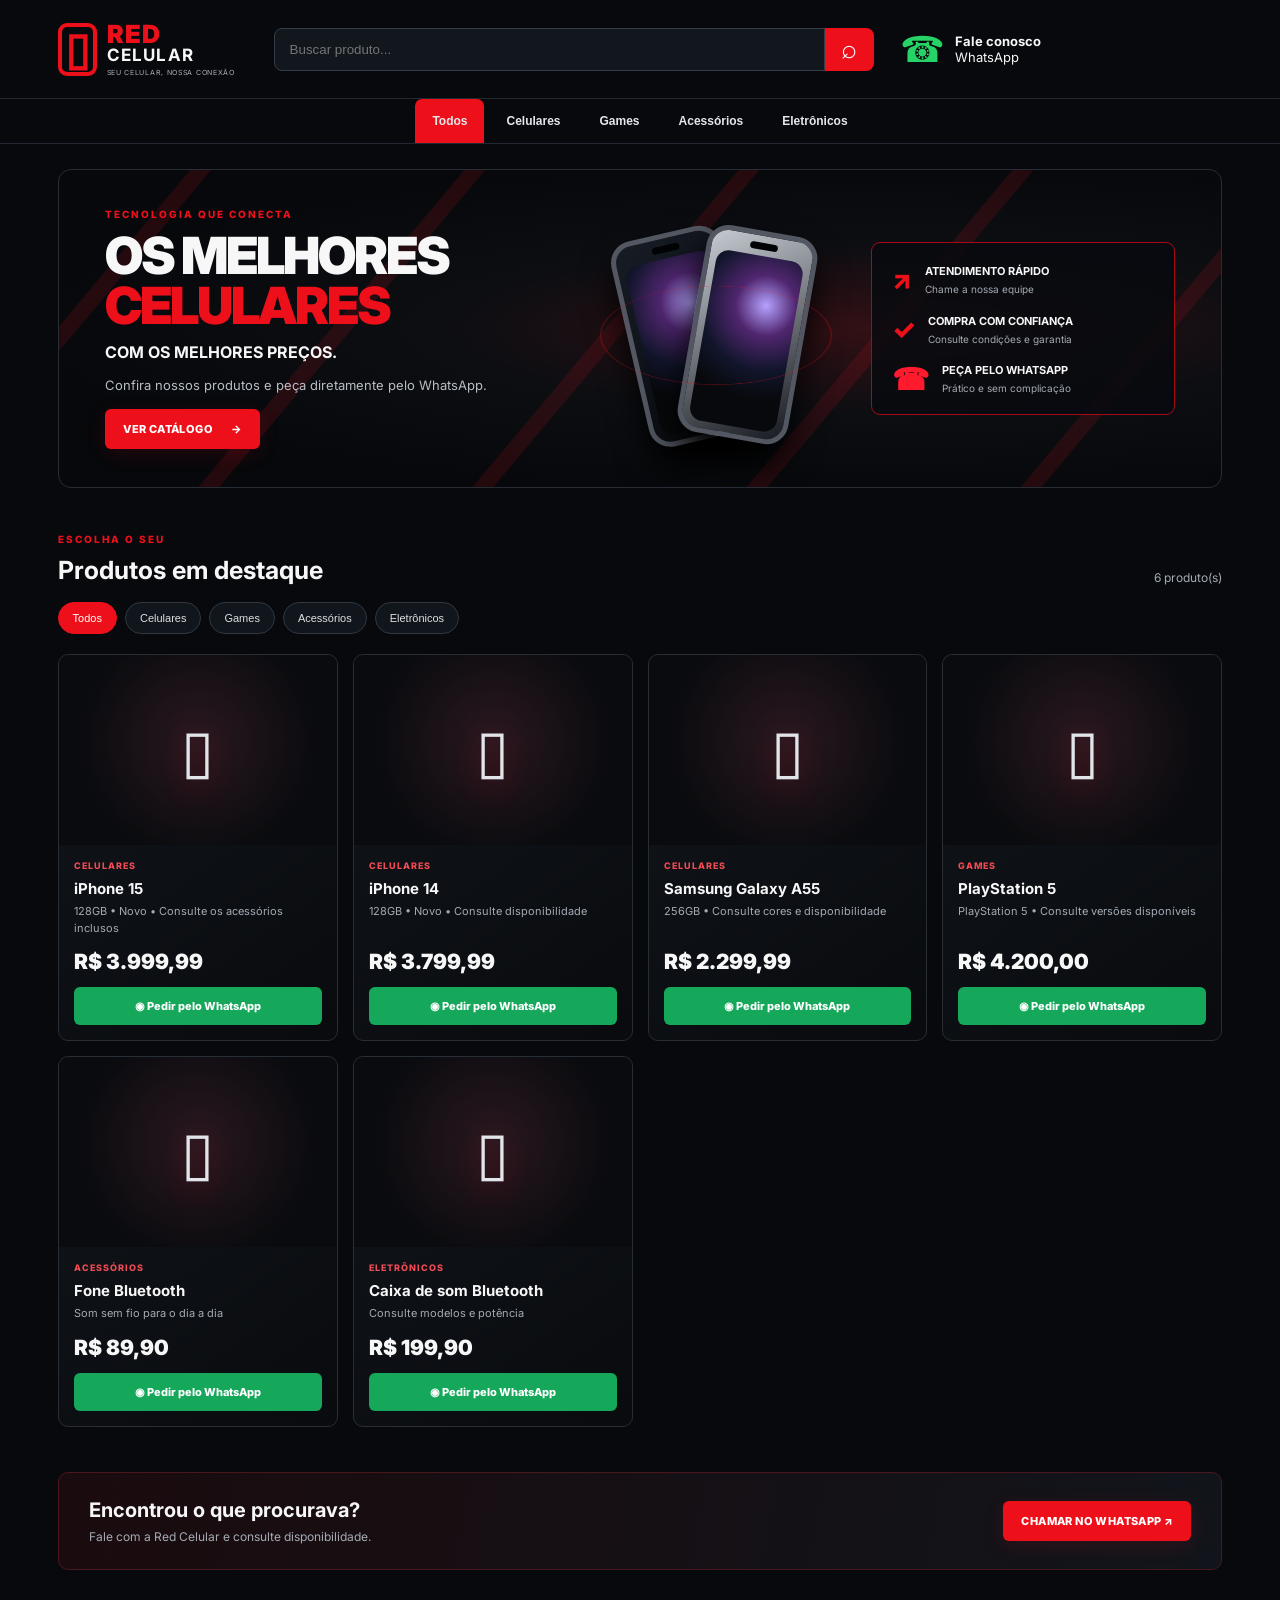
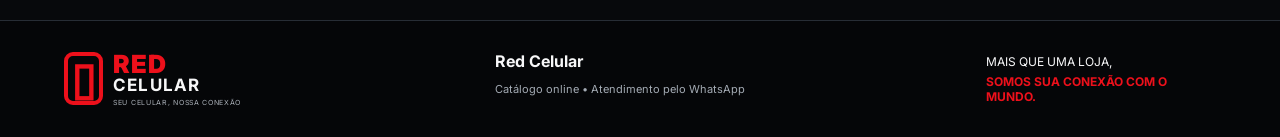
==== commit d7308410: "Update index.html" ====
--- a/index.html
+++ b/index.html
@@ -30,11 +30,13 @@
       <p>Confira nossos produtos e peça diretamente pelo WhatsApp.</p>
       <a href="#produtos" class="btn">VER CATÁLOGO <span>→</span></a>
     </div>
-    <div class="hero-art" aria-hidden="true"><div class="phone phone-one"></div><div class="phone phone-two"></div><div class="red-orbit"></div></div>
-    <aside class="hero-perks">
-      <div><span>↗</span><p><b>ATENDIMENTO RÁPIDO</b><small>Chame a nossa equipe</small></p></div>
-      <div><span>✓</span><p><b>COMPRA COM CONFIANÇA</b><small>Consulte condições e garantia</small></p></div>
-  <aside class="hero-perks">
+   <div class="hero-art" aria-hidden="true">
+  <div class="phone phone-one"></div>
+  <div class="phone phone-two"></div>
+  <div class="red-orbit"></div>
+</div>
+
+<aside class="hero-perks">
   <div>
     <span>↗</span>
     <p>
